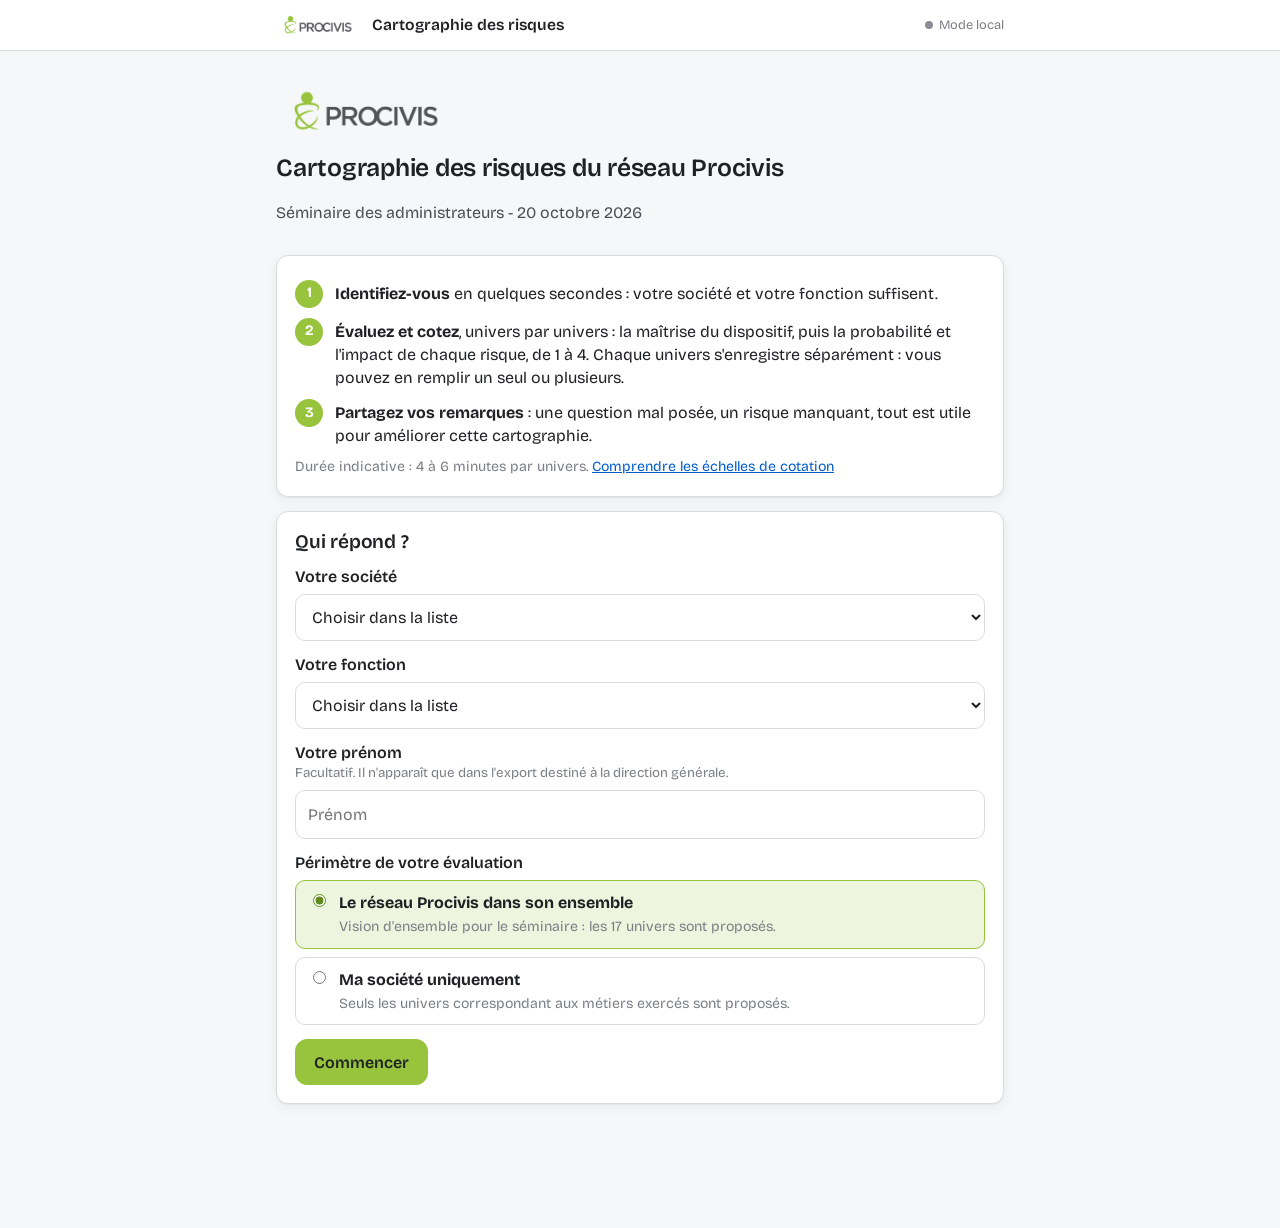
==== index.html @ 362b0588 "Cartographie des risques : première version de la page (référentiel v1, mode local) Co-Authored-By: " ====
<!doctype html>
<html lang="fr">
<head>
<meta charset="utf-8">
<meta name="viewport" content="width=device-width, initial-scale=1, viewport-fit=cover">
<title>Cartographie des risques Procivis</title>
<meta name="description" content="Cartographie des risques du réseau Procivis : évaluation de la maîtrise et cotation des risques par les administrateurs.">
<meta name="robots" content="noindex">
<link rel="icon" type="image/png" href="assets/isotype-procivis.png">
<link rel="preconnect" href="https://fonts.googleapis.com">
<link rel="preconnect" href="https://fonts.gstatic.com" crossorigin>
<link href="https://fonts.googleapis.com/css2?family=Bricolage+Grotesque:opsz,wght@12..96,400;12..96,500;12..96,600;12..96,700&display=swap" rel="stylesheet">
<link rel="stylesheet" href="styles.css">
</head>
<body>
<header class="topbar">
  <div class="topbar-in">
    <a href="#/" aria-label="Accueil"><img src="assets/logo-procivis.png" alt="Procivis"></a>
    <div class="titre">Cartographie des risques</div>
    <div class="statut" id="statut"><span class="dot"></span><span id="statut-txt">Chargement</span></div>
  </div>
</header>
<main id="app" class="page" aria-live="polite"></main>
<div id="bottombar"></div>
<div class="toast" id="toast" role="status"></div>
<div class="tooltip" id="tooltip" role="tooltip"></div>
<script src="config.js"></script>
<script src="store.js"></script>
<script src="app.js"></script>
</body>
</html>
---- styles.css ----
:root {
  --vert: #97C33D;
  --vert-fonce: #5F8A1C;
  --vert-pale: #EEF5DF;
  --gris: #525459;
  --gris-moyen: #8A8D93;
  --gris-clair: #E6E7E9;
  --fond: #F6F7F8;
  --surface: #FFFFFF;
  --encre: #1F2124;
  --encre-2: #4A4D53;
  --encre-3: #7A7E85;
  --bordure: #DADCE0;
  --accent-bleu: #005CCE;
  /* Niveaux de criticité (statuts, toujours accompagnés d'un libellé) */
  --niv-faible-bg: #E6F0D3; --niv-faible-fg: #3F6312;
  --niv-modere-bg: #F9DC7A; --niv-modere-fg: #5C4600;
  --niv-eleve-bg: #F4A86A; --niv-eleve-fg: #5E2A00;
  --niv-critique-bg: #EA6E86; --niv-critique-fg: #4D0718;
  --rayon: 12px;
  --ombre: 0 1px 2px rgba(31,33,36,.06), 0 4px 14px rgba(31,33,36,.05);
  --police: "Bricolage Grotesque", system-ui, -apple-system, "Segoe UI", Roboto, sans-serif;
}
* { box-sizing: border-box; }
html { -webkit-text-size-adjust: 100%; }
body { margin: 0; background: var(--fond); color: var(--encre); font-family: var(--police); font-size: 16px; line-height: 1.45; }
a { color: var(--accent-bleu); }
button { font-family: inherit; font-size: inherit; }
h1, h2, h3 { line-height: 1.2; margin: 0 0 .5rem; font-weight: 600; letter-spacing: -.01em; }
h1 { font-size: 1.55rem; } h2 { font-size: 1.2rem; } h3 { font-size: 1.02rem; }
p { margin: 0 0 .75rem; }
.muted { color: var(--encre-3); }
.small { font-size: .88rem; }

/* En-tête */
.topbar { position: sticky; top: 0; z-index: 20; background: var(--surface); border-bottom: 1px solid var(--bordure); }
.topbar-in { max-width: 760px; margin: 0 auto; padding: 10px 16px; display: flex; align-items: center; gap: 12px; }
.topbar img { height: 30px; width: auto; display: block; }
.topbar .titre { font-weight: 600; font-size: .98rem; flex: 1; }
.statut { display: inline-flex; align-items: center; gap: 6px; font-size: .8rem; color: var(--encre-3); white-space: nowrap; }
.statut .dot { width: 8px; height: 8px; border-radius: 50%; background: var(--vert); }
.statut.off .dot { background: var(--gris-moyen); }
.statut.busy .dot { background: #FFC400; }
.statut.err .dot { background: #FF3E65; }

/* Mise en page */
.page { max-width: 760px; margin: 0 auto; padding: 20px 16px 110px; }
.page.large { max-width: 1240px; }
.panel { background: var(--surface); border: 1px solid var(--bordure); border-radius: var(--rayon); padding: 18px; margin-bottom: 14px; box-shadow: var(--ombre); }
.panel.accent { border-left: 4px solid var(--vert); }
.hero { display: flex; flex-direction: column; gap: 10px; padding: 8px 0 18px; }
.hero img { width: 180px; height: auto; }
.hero .sous { color: var(--encre-2); }
.etapes { display: grid; gap: 10px; margin: 6px 0 4px; }
.etape { display: flex; gap: 12px; align-items: flex-start; }
.etape b { flex: none; width: 28px; height: 28px; border-radius: 50%; background: var(--vert); color: #fff; display: inline-flex; align-items: center; justify-content: center; font-size: .9rem; }
.etape p { margin: 2px 0 0; }

/* Formulaires */
label.champ { display: block; font-weight: 600; margin: 12px 0 6px; }
label.champ small { display: block; font-weight: 400; color: var(--encre-3); }
input[type=text], select, textarea { width: 100%; padding: 12px 12px; border: 1px solid var(--bordure); border-radius: 10px; background: #fff; font: inherit; color: var(--encre); }
textarea { min-height: 96px; resize: vertical; }
input:focus, select:focus, textarea:focus, button:focus-visible { outline: 3px solid rgba(151,195,61,.45); outline-offset: 1px; }
.radios { display: grid; gap: 8px; }
.radio, .check { display: flex; gap: 10px; align-items: flex-start; padding: 10px 12px; border: 1px solid var(--bordure); border-radius: 10px; background: #fff; cursor: pointer; }
.radio input, .check input { margin-top: 3px; accent-color: var(--vert-fonce); }
.radio.on, .check.on { border-color: var(--vert); background: var(--vert-pale); }

/* Boutons */
.btn { display: inline-flex; align-items: center; justify-content: center; gap: 8px; min-height: 46px; padding: 10px 18px; border-radius: 12px; border: 1px solid var(--bordure); background: #fff; color: var(--encre); cursor: pointer; font-weight: 600; text-decoration: none; }
.btn.primaire { background: var(--vert); border-color: var(--vert); color: #1F2124; }
.btn.primaire:hover { background: #88B232; }
.btn.secondaire { background: var(--gris); border-color: var(--gris); color: #fff; }
.btn.lien { border: 0; background: transparent; color: var(--accent-bleu); font-weight: 500; padding: 6px 4px; min-height: 0; }
.btn[disabled] { opacity: .55; cursor: default; }
.btn.bloc { width: 100%; }
.actions { display: flex; flex-wrap: wrap; gap: 10px; margin-top: 14px; }

/* Liste des univers */
.bloc-titre { margin: 18px 0 8px; font-size: .82rem; text-transform: uppercase; letter-spacing: .08em; color: var(--encre-3); font-weight: 600; }
.ucard { display: flex; align-items: center; gap: 12px; width: 100%; text-align: left; background: var(--surface); border: 1px solid var(--bordure); border-radius: var(--rayon); padding: 14px 16px; margin-bottom: 8px; cursor: pointer; box-shadow: var(--ombre); }
.ucard:hover { border-color: var(--vert); }
.ucard .code { flex: none; width: 52px; font-size: .78rem; font-weight: 700; color: var(--vert-fonce); }
.ucard .nom { flex: 1; font-weight: 600; }
.ucard .meta { display: block; font-size: .82rem; color: var(--encre-3); font-weight: 400; }
.chip { display: inline-flex; align-items: center; gap: 6px; padding: 4px 10px; border-radius: 999px; font-size: .78rem; font-weight: 600; background: var(--gris-clair); color: var(--encre-2); white-space: nowrap; }
.chip.ok { background: var(--vert-pale); color: var(--vert-fonce); }
.chip.encours { background: #FFF3C4; color: #6B5200; }
.chip.sync { background: #E3F0FF; color: #084A9E; }
.progress { height: 8px; border-radius: 999px; background: var(--gris-clair); overflow: hidden; }
.progress > span { display: block; height: 100%; background: var(--vert); border-radius: 999px; transition: width .3s; }
.resume { display: flex; align-items: center; justify-content: space-between; gap: 12px; flex-wrap: wrap; }

/* Saisie d'un univers */
.rhead { display: flex; flex-direction: column; gap: 6px; margin-bottom: 12px; }
.rhead .nav { display: flex; justify-content: space-between; gap: 8px; }
.ref { font-size: .86rem; color: var(--encre-3); }
details.cadre { margin: 8px 0 0; }
details.cadre summary { cursor: pointer; color: var(--accent-bleu); font-weight: 500; }
.section-titre { display: flex; align-items: baseline; gap: 10px; margin: 20px 0 10px; }
.section-titre .num { color: var(--vert-fonce); font-weight: 700; }
.q { padding: 14px 0; border-top: 1px solid var(--gris-clair); }
.q:first-of-type { border-top: 0; }
.q p { margin: 0 0 10px; }
.pills { display: flex; flex-wrap: wrap; gap: 8px; }
.pill { min-height: 44px; padding: 8px 12px; border-radius: 999px; border: 1px solid var(--bordure); background: #fff; color: var(--encre-2); cursor: pointer; font-weight: 500; font-size: .92rem; }
.pill:hover { border-color: var(--vert-fonce); }
.pill.on { background: var(--vert); border-color: var(--vert); color: #1F2124; font-weight: 600; }
.pill.na.on { background: var(--gris); border-color: var(--gris); color: #fff; }
.risque { padding: 16px 0; border-top: 1px solid var(--gris-clair); }
.risque .lib { display: flex; gap: 10px; align-items: flex-start; margin-bottom: 10px; }
.risque .lib .code { flex: none; font-size: .78rem; font-weight: 700; color: var(--vert-fonce); padding-top: 3px; width: 56px; }
.risque .lib b { font-weight: 600; }
.rate { display: grid; grid-template-columns: 96px 1fr; align-items: center; gap: 8px; margin: 8px 0; }
.rate .lab { font-size: .88rem; color: var(--encre-2); font-weight: 600; }
.scale { display: grid; grid-template-columns: repeat(4, 1fr); gap: 6px; }
.scale .pill { padding: 6px 4px; display: flex; flex-direction: column; align-items: center; line-height: 1.15; }
.scale .pill small { font-size: .68rem; font-weight: 500; opacity: .85; }
.crit { display: flex; align-items: center; gap: 10px; flex-wrap: wrap; margin-top: 8px; }
.badge { display: inline-flex; align-items: center; gap: 6px; padding: 5px 10px; border-radius: 8px; font-size: .82rem; font-weight: 700; background: var(--gris-clair); color: var(--encre-2); }
.badge.faible { background: var(--niv-faible-bg); color: var(--niv-faible-fg); }
.badge.modere { background: var(--niv-modere-bg); color: var(--niv-modere-fg); }
.badge.eleve { background: var(--niv-eleve-bg); color: var(--niv-eleve-fg); }
.badge.critique { background: var(--niv-critique-bg); color: var(--niv-critique-fg); }
.trait { display: inline-flex; gap: 6px; }
.trait .pill { min-height: 38px; padding: 6px 12px; }
.trait .pill.red.on { background: #FFE0E7; border-color: #FF3E65; color: #8A0F2E; }

/* Barre basse fixe */
.bottombar { position: fixed; left: 0; right: 0; bottom: 0; z-index: 25; background: rgba(255,255,255,.96); backdrop-filter: blur(8px); border-top: 1px solid var(--bordure); }
.bottombar-in { max-width: 760px; margin: 0 auto; padding: 10px 16px calc(10px + env(safe-area-inset-bottom)); display: flex; gap: 10px; align-items: center; }
.bottombar .info { flex: 1; font-size: .84rem; color: var(--encre-2); }

/* Toast */
.toast { position: fixed; left: 50%; bottom: 90px; transform: translateX(-50%); background: var(--encre); color: #fff; padding: 10px 16px; border-radius: 10px; font-size: .9rem; z-index: 40; box-shadow: var(--ombre); opacity: 0; transition: opacity .25s; pointer-events: none; max-width: 92vw; text-align: center; }
.toast.on { opacity: 1; }

/* Aide : tableaux d'échelles */
table.echelle { width: 100%; border-collapse: collapse; font-size: .88rem; margin: 6px 0 14px; }
table.echelle th, table.echelle td { text-align: left; padding: 8px 8px; border-bottom: 1px solid var(--gris-clair); vertical-align: top; }
table.echelle th { color: var(--encre-3); font-weight: 600; font-size: .78rem; text-transform: uppercase; letter-spacing: .05em; }

/* Résultats (animateur) */
.filtres { display: flex; flex-wrap: wrap; gap: 10px; align-items: end; }
.filtres label { font-size: .8rem; color: var(--encre-3); font-weight: 600; display: block; margin-bottom: 4px; }
.filtres select { width: auto; min-width: 150px; padding: 9px 10px; }
.kpis { display: grid; grid-template-columns: repeat(auto-fit, minmax(150px, 1fr)); gap: 10px; }
.kpi { background: var(--surface); border: 1px solid var(--bordure); border-radius: var(--rayon); padding: 14px 16px; }
.kpi .v { font-size: 1.7rem; font-weight: 700; letter-spacing: -.02em; line-height: 1.1; }
.kpi .l { font-size: .82rem; color: var(--encre-3); margin-top: 4px; }
.grid2 { display: grid; grid-template-columns: 1fr; gap: 14px; }
@media (min-width: 900px) { .grid2 { grid-template-columns: 1fr 1fr; } }
.bars { display: grid; gap: 7px; }
.bar { display: grid; grid-template-columns: minmax(120px, 34%) 1fr 54px; align-items: center; gap: 10px; font-size: .88rem; }
.bar .lab { color: var(--encre-2); white-space: nowrap; overflow: hidden; text-overflow: ellipsis; }
.bar .track { height: 14px; background: var(--gris-clair); border-radius: 4px; overflow: hidden; position: relative; }
.bar .fill { position: absolute; left: 0; top: 0; bottom: 0; background: var(--vert); border-radius: 0 4px 4px 0; }
.bar .fill.gris { background: var(--gris-moyen); }
.bar .val { text-align: right; font-variant-numeric: tabular-nums; color: var(--encre); font-weight: 600; }
.bar.sub .lab { padding-left: 10px; color: var(--encre-3); }
.matrice { display: grid; grid-template-columns: 34px repeat(4, 1fr); grid-auto-rows: minmax(74px, auto); gap: 4px; }
.matrice .ax { display: flex; align-items: center; justify-content: center; font-size: .8rem; color: var(--encre-3); font-weight: 600; }
.matrice .cell { border-radius: 8px; padding: 6px; display: flex; flex-wrap: wrap; gap: 4px; align-content: flex-start; min-height: 74px; border: 1px solid rgba(0,0,0,.04); }
.matrice .cell.faible { background: var(--niv-faible-bg); }
.matrice .cell.modere { background: var(--niv-modere-bg); }
.matrice .cell.eleve { background: var(--niv-eleve-bg); }
.matrice .cell.critique { background: var(--niv-critique-bg); }
.matrice .rk { font-size: .72rem; font-weight: 700; background: rgba(255,255,255,.85); border: 1px solid rgba(0,0,0,.08); border-radius: 6px; padding: 2px 6px; cursor: default; color: var(--encre); }
.matrice .rk.hors { outline: 2px solid var(--encre); }
.axes-lab { display: flex; justify-content: space-between; font-size: .8rem; color: var(--encre-3); margin-top: 6px; }
table.res { width: 100%; border-collapse: collapse; font-size: .88rem; }
table.res th, table.res td { padding: 8px 8px; border-bottom: 1px solid var(--gris-clair); text-align: left; vertical-align: top; }
table.res th { font-size: .76rem; text-transform: uppercase; letter-spacing: .05em; color: var(--encre-3); font-weight: 600; }
table.res td.num, table.res th.num { text-align: right; font-variant-numeric: tabular-nums; white-space: nowrap; }
table.res tr.hors td:first-child { border-left: 3px solid var(--encre); }
.range { position: relative; height: 10px; background: var(--gris-clair); border-radius: 4px; min-width: 90px; }
.range > span { position: absolute; top: 0; bottom: 0; background: var(--gris-moyen); border-radius: 4px; }
.range > i { position: absolute; top: -2px; width: 3px; height: 14px; background: var(--encre); border-radius: 2px; }
.legende { display: flex; flex-wrap: wrap; gap: 10px; font-size: .8rem; color: var(--encre-2); margin-top: 8px; }
.legende .sw { display: inline-block; width: 12px; height: 12px; border-radius: 3px; vertical-align: -2px; margin-right: 5px; border: 1px solid rgba(0,0,0,.06); }
.remarque { padding: 10px 0; border-top: 1px solid var(--gris-clair); }
.remarque .qui { font-size: .8rem; color: var(--encre-3); }
.tooltip { position: fixed; z-index: 50; background: var(--encre); color: #fff; padding: 8px 10px; border-radius: 8px; font-size: .82rem; max-width: 300px; pointer-events: none; display: none; box-shadow: var(--ombre); }
.tooltip.on { display: block; }
.bandeau { background: #FFF3C4; color: #6B5200; border: 1px solid #F3DC7A; border-radius: 10px; padding: 10px 14px; margin-bottom: 14px; font-size: .9rem; }
.bandeau.erreur { background: #FFE0E7; color: #8A0F2E; border-color: #FFB3C2; }
.vide { text-align: center; padding: 30px 10px; color: var(--encre-3); }
@media (max-width: 480px) {
  .topbar .titre { font-size: .9rem; }
  .rate { grid-template-columns: 1fr; gap: 4px; }
  .scale .pill small { display: none; }
  .filtres select { min-width: 120px; }
}
@media print {
  .topbar, .bottombar, .filtres, .btn { display: none !important; }
  .page { padding: 0; }
}
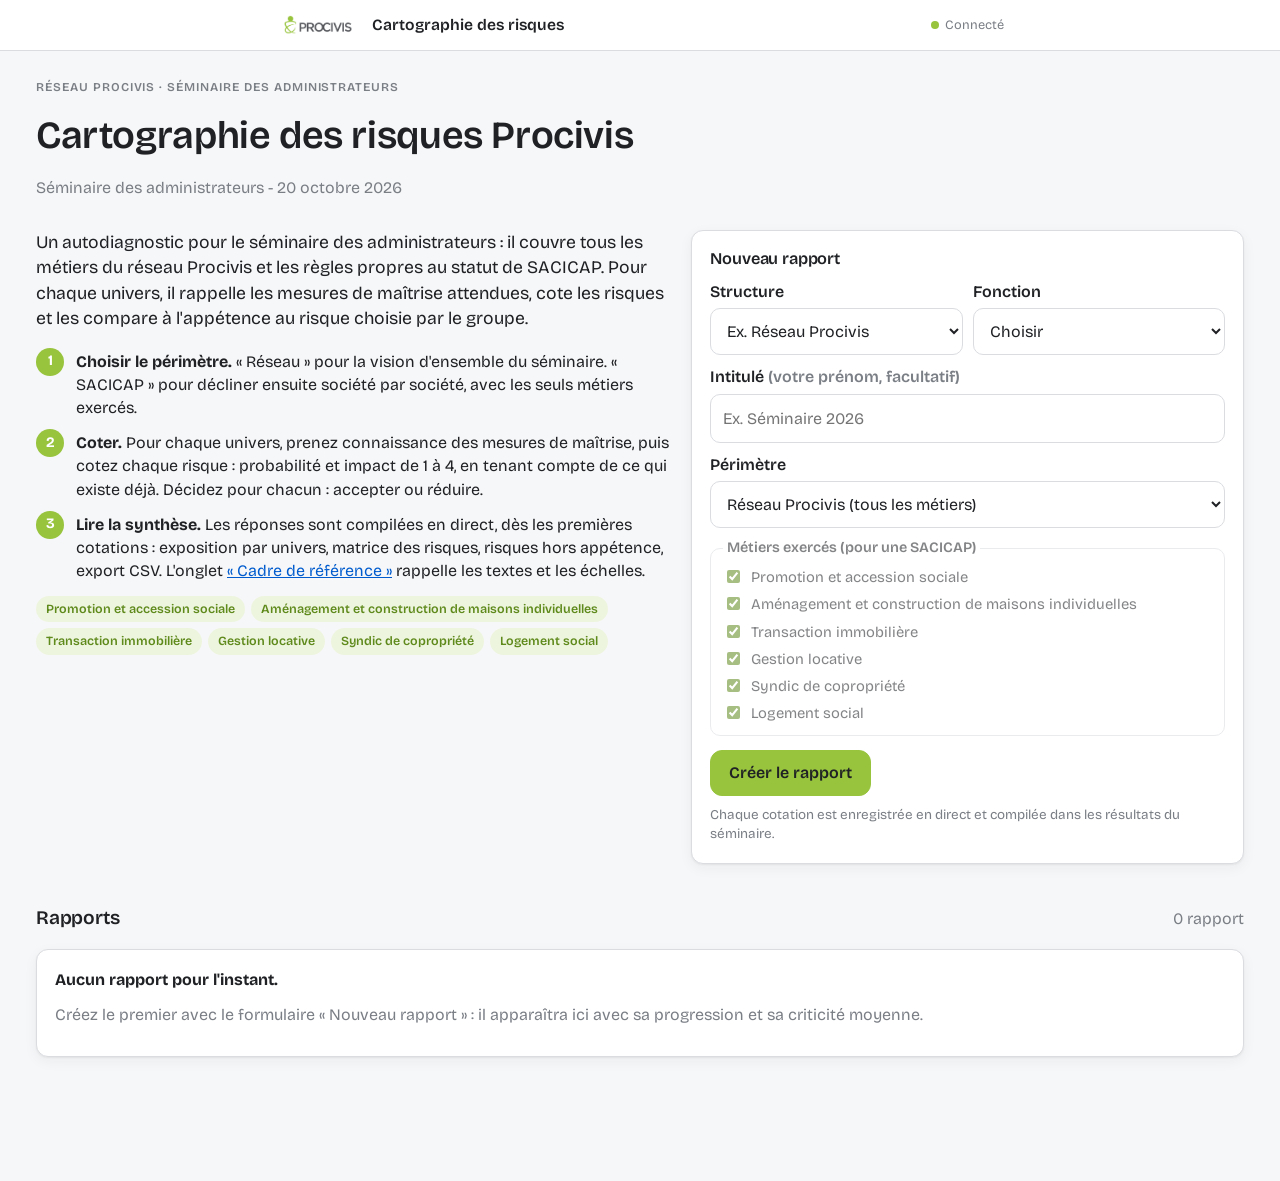
==== commit 75c75dd2: "Partie 1 descriptive et envoi en direct des cotations - Les mesures de maîtrise (partie 1) se lisent" ====
--- a/index.html
+++ b/index.html
@@ -17,6 +17,7 @@
   <div class="topbar-in">
     <a href="#/" aria-label="Accueil"><img src="assets/logo-procivis.png" alt="Procivis"></a>
     <div class="titre">Cartographie des risques</div>
+    <a class="nav-res" id="nav-res" href="#/resultats" hidden>Résultats</a>
     <div class="statut" id="statut"><span class="dot"></span><span id="statut-txt">Chargement</span></div>
   </div>
 </header>
--- a/styles.css
+++ b/styles.css
@@ -37,6 +37,10 @@
 .topbar-in { max-width: 760px; margin: 0 auto; padding: 10px 16px; display: flex; align-items: center; gap: 12px; }
 .topbar img { height: 30px; width: auto; display: block; }
 .topbar .titre { font-weight: 600; font-size: .98rem; flex: 1; }
+.nav-res { font-size: .88rem; font-weight: 600; color: var(--accent-bleu); text-decoration: none; padding: 6px 10px; border-radius: 8px; white-space: nowrap; }
+.nav-res:hover { background: var(--vert-pale); }
+.nav-res.actif { background: var(--vert-pale); color: var(--vert-fonce); }
+.nav-res[hidden] { display: none; }
 .statut { display: inline-flex; align-items: center; gap: 6px; font-size: .8rem; color: var(--encre-3); white-space: nowrap; }
 .statut .dot { width: 8px; height: 8px; border-radius: 50%; background: var(--vert); }
 .statut.off .dot { background: var(--gris-moyen); }
@@ -46,7 +50,7 @@
 /* Mise en page */
 .page { max-width: 760px; margin: 0 auto; padding: 20px 16px 110px; }
 .page.large { max-width: 1240px; }
-.panel { background: var(--surface); border: 1px solid var(--bordure); border-radius: var(--rayon); padding: 18px; margin-bottom: 14px; box-shadow: var(--ombre); }
+.panel { overflow-x: auto; background: var(--surface); border: 1px solid var(--bordure); border-radius: var(--rayon); padding: 18px; margin-bottom: 14px; box-shadow: var(--ombre); }
 .panel.accent { border-left: 4px solid var(--vert); }
 .hero { display: flex; flex-direction: column; gap: 10px; padding: 8px 0 18px; }
 .hero img { width: 180px; height: auto; }
@@ -103,6 +107,13 @@
 .q { padding: 14px 0; border-top: 1px solid var(--gris-clair); }
 .q:first-of-type { border-top: 0; }
 .q p { margin: 0 0 10px; }
+.q.libre label { display: block; margin: 0 0 8px; }
+.q.libre .muted { font-weight: 400; }
+.q.ajoutee { background: var(--vert-pale); border-top: 0; border-radius: 10px; padding: 14px 12px; margin-top: 8px; }
+.q.ajoutee .chip { vertical-align: middle; }
+.ajout-actions { margin-top: 6px; }
+.ajout-ligne { display: flex; flex-wrap: wrap; gap: 8px; }
+.ajout-ligne input[type=text] { flex: 1 1 240px; width: auto; }
 .pills { display: flex; flex-wrap: wrap; gap: 8px; }
 .pill { min-height: 44px; padding: 8px 12px; border-radius: 999px; border: 1px solid var(--bordure); background: #fff; color: var(--encre-2); cursor: pointer; font-weight: 500; font-size: .92rem; }
 .pill:hover { border-color: var(--vert-fonce); }
@@ -181,7 +192,7 @@
 .legende .sw { display: inline-block; width: 12px; height: 12px; border-radius: 3px; vertical-align: -2px; margin-right: 5px; border: 1px solid rgba(0,0,0,.06); }
 .remarque { padding: 10px 0; border-top: 1px solid var(--gris-clair); }
 .remarque .qui { font-size: .8rem; color: var(--encre-3); }
-.tooltip { position: fixed; z-index: 50; background: var(--encre); color: #fff; padding: 8px 10px; border-radius: 8px; font-size: .82rem; max-width: 300px; pointer-events: none; display: none; box-shadow: var(--ombre); }
+.tooltip { white-space: pre-line; position: fixed; z-index: 50; background: var(--encre); color: #fff; padding: 8px 10px; border-radius: 8px; font-size: .82rem; max-width: 300px; pointer-events: none; display: none; box-shadow: var(--ombre); }
 .tooltip.on { display: block; }
 .bandeau { background: #FFF3C4; color: #6B5200; border: 1px solid #F3DC7A; border-radius: 10px; padding: 10px 14px; margin-bottom: 14px; font-size: .9rem; }
 .bandeau.erreur { background: #FFE0E7; color: #8A0F2E; border-color: #FFB3C2; }
@@ -196,3 +207,64 @@
   .topbar, .bottombar, .filtres, .btn { display: none !important; }
   .page { padding: 0; }
 }
+
+/* Matrice en nuage de points */
+.scatter { width: 100%; max-width: 760px; height: auto; display: block; max-height: 640px; margin: 0 auto; }
+.scatter .c-faible { fill: var(--niv-faible-bg); }
+.scatter .c-modere { fill: var(--niv-modere-bg); }
+.scatter .c-eleve { fill: var(--niv-eleve-bg); }
+.scatter .c-critique { fill: var(--niv-critique-bg); }
+.scatter .axl { font-size: 11px; fill: var(--encre-3); font-family: var(--police); }
+.scatter .axt { font-size: 11.5px; fill: var(--encre-2); font-weight: 600; font-family: var(--police); }
+.scatter .pt circle { fill: var(--gris); stroke: #fff; stroke-width: 2; cursor: default; }
+.scatter .pt.hors circle { fill: var(--encre); }
+.scatter .pt:hover circle { stroke: var(--encre); }
+.scatter .ptl { font-size: 10.5px; font-weight: 700; fill: var(--encre); font-family: var(--police); paint-order: stroke; stroke: #fff; stroke-width: 3px; stroke-linejoin: round; pointer-events: none; }
+
+/* Accueil : disposition reprise de l'artifact d'origine (texte à gauche, « Nouveau rapport » à droite) */
+.eyebrow { font-size: .75rem; letter-spacing: .08em; text-transform: uppercase; color: var(--encre-3); font-weight: 600; margin: 0 0 6px; }
+.hero h1 { font-size: clamp(1.7rem, 3.4vw, 2.4rem); }
+.intro { display: grid; grid-template-columns: 1fr; gap: 20px; align-items: start; margin-bottom: 28px; }
+@media (min-width: 900px) { .intro { grid-template-columns: 1.15fr 1fr; } }
+.intro-txt .lead { font-size: 1.1rem; max-width: 62ch; margin-bottom: 16px; }
+.famlist { display: flex; flex-wrap: wrap; gap: 6px; margin-top: 14px; }
+.chip.accent { background: var(--vert-pale); color: var(--vert-fonce); }
+.newform .row { display: grid; grid-template-columns: 1fr; gap: 10px; }
+@media (min-width: 560px) { .newform .row { grid-template-columns: 1fr 1fr; } }
+.newform label.f { display: block; font-weight: 600; margin: 0 0 10px; }
+.newform label.f input, .newform label.f select { margin-top: 5px; font-weight: 400; }
+.newform fieldset.mets { border: 1px solid var(--bordure); border-radius: 10px; padding: 8px 12px 10px; margin: 2px 0 14px; display: grid; gap: 6px; }
+.newform fieldset.mets legend { font-weight: 600; font-size: .9rem; padding: 0 4px; }
+.newform fieldset.mets label { display: flex; gap: 8px; align-items: flex-start; font-size: .92rem; cursor: pointer; }
+.newform fieldset.mets input { margin-top: 3px; accent-color: var(--vert-fonce); }
+.newform fieldset.mets.inactif { opacity: .55; }
+.newform .note { font-size: .84rem; color: var(--encre-3); margin: 10px 0 0; }
+.rapports .rap-head { display: flex; justify-content: space-between; align-items: baseline; gap: 12px; flex-wrap: wrap; margin-bottom: 12px; }
+table.rap td, table.rap th { padding: 12px 14px; }
+
+/* ---------- Référentiel v5 : identifiants, liens mesures-risques, risques subis, ajout de question ---------- */
+.q .lib { display: flex; gap: 10px; align-items: flex-start; }
+.q .lib .code { flex: none; width: 66px; font-size: .78rem; font-weight: 700; color: var(--vert-fonce); padding-top: 3px; }
+.q .lib p { margin: 0 0 8px; flex: 1; }
+.liens { display: flex; flex-wrap: wrap; gap: 4px 6px; align-items: center; margin: 0 0 10px 76px; font-size: .8rem; color: var(--encre-3); }
+.risque .liens { margin-left: 66px; }
+.lien { display: inline-block; padding: 1px 8px; border-radius: 999px; background: var(--gris-clair); color: var(--encre-2); font-weight: 600; font-size: .76rem; cursor: help; }
+.lien.ailleurs { background: #fff; border: 1px dashed var(--bordure); }
+.lien small { font-weight: 400; font-size: .72rem; }
+.orphelin { color: #8A1C1C; font-weight: 600; }
+.chip.subi { background: #FDE8E8; color: #8A1C1C; }
+.ajout-zone { margin-top: 18px; padding-top: 14px; border-top: 2px solid var(--gris-clair); }
+.ajout-zone h3 { margin: 0 0 4px; font-size: 1rem; }
+.ajout-zone .q.libre { padding-top: 6px; }
+@media (max-width: 600px) { .liens, .risque .liens { margin-left: 0; } }
+
+/* ---------- 14 octobre 2026 : partie 1 descriptive (mesures de maîtrise lues, non cotées) ---------- */
+.intro-mesures { margin: -2px 0 6px; }
+.mesures { list-style: none; margin: 0; padding: 0; }
+.mesures li { display: flex; gap: 10px; align-items: flex-start; padding: 11px 0; border-top: 1px solid var(--gris-clair); }
+.mesures li:first-child { border-top: 0; }
+.mesures .code { flex: none; width: 66px; font-size: .78rem; font-weight: 700; color: var(--vert-fonce); padding-top: 3px; }
+.mesures .txt { flex: 1; min-width: 0; }
+.mesures .txt p { margin: 0 0 4px; }
+.mesures .liens { margin: 0; }
+@media (max-width: 600px) { .mesures li { flex-direction: column; gap: 2px; } .mesures .code { width: auto; padding-top: 0; } }
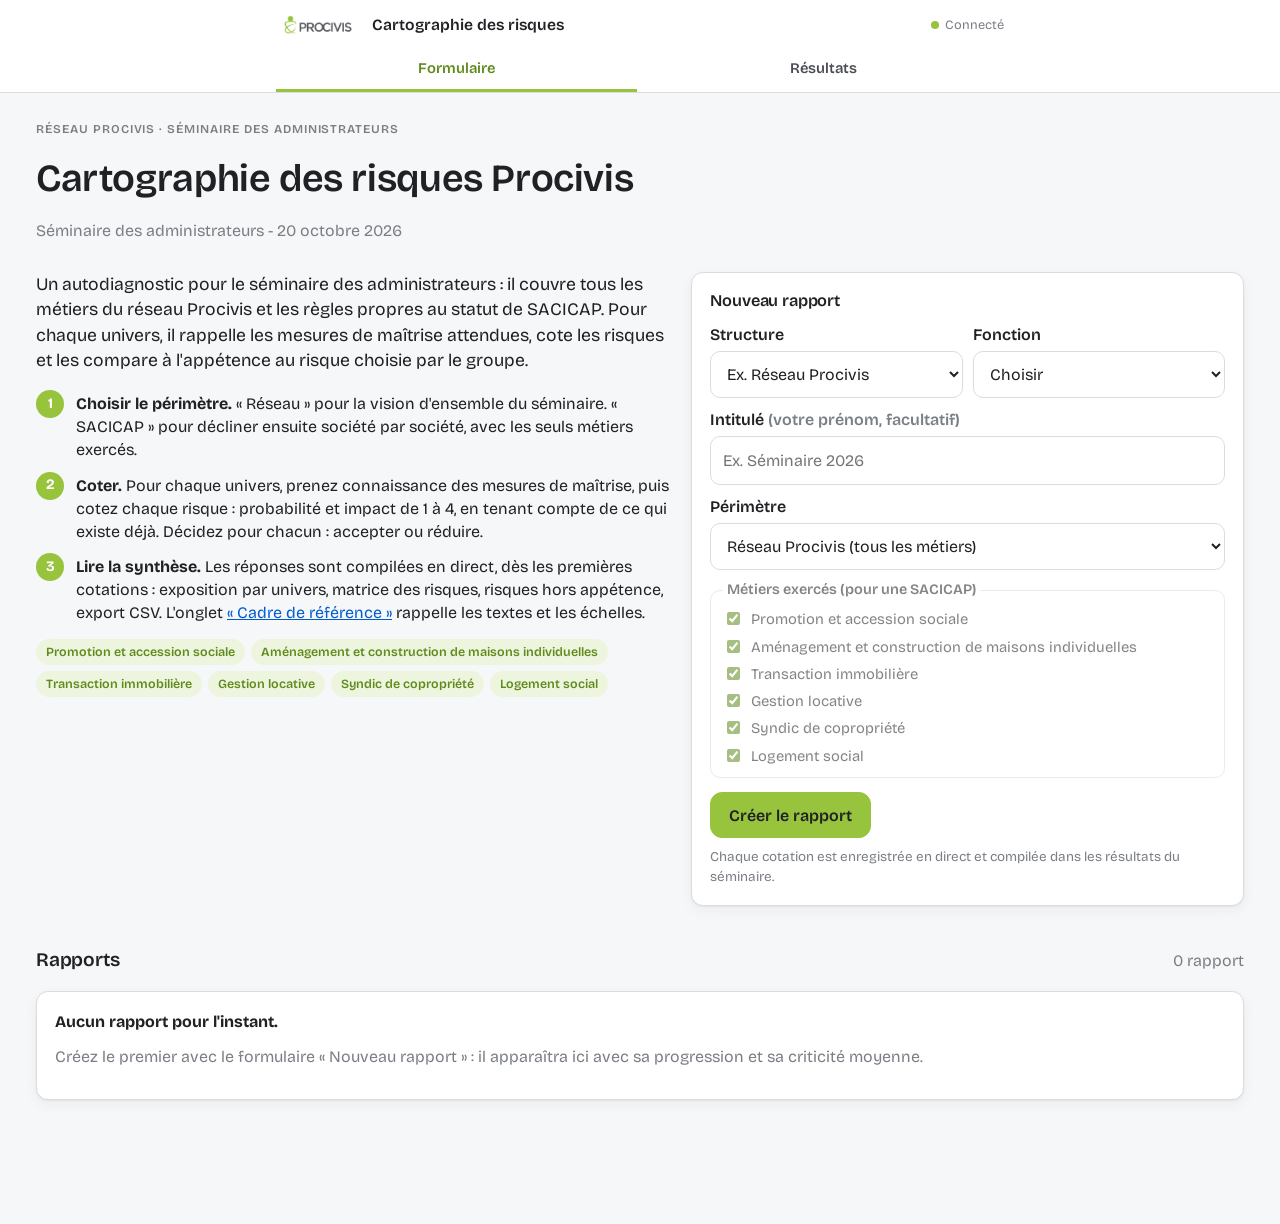
==== commit 37446503: "Onglets Formulaire / Résultats dans l'en-tête - Deux onglets visibles sur toutes les pages pour basc" ====
--- a/index.html
+++ b/index.html
@@ -17,9 +17,9 @@
   <div class="topbar-in">
     <a href="#/" aria-label="Accueil"><img src="assets/logo-procivis.png" alt="Procivis"></a>
     <div class="titre">Cartographie des risques</div>
-    <a class="nav-res" id="nav-res" href="#/resultats" hidden>Résultats</a>
     <div class="statut" id="statut"><span class="dot"></span><span id="statut-txt">Chargement</span></div>
   </div>
+  <nav class="onglets" aria-label="Sections"><a id="ong-form" href="#/">Formulaire</a><a id="ong-res" href="#/resultats">Résultats</a></nav>
 </header>
 <main id="app" class="page" aria-live="polite"></main>
 <div id="bottombar"></div>
--- a/styles.css
+++ b/styles.css
@@ -37,10 +37,11 @@
 .topbar-in { max-width: 760px; margin: 0 auto; padding: 10px 16px; display: flex; align-items: center; gap: 12px; }
 .topbar img { height: 30px; width: auto; display: block; }
 .topbar .titre { font-weight: 600; font-size: .98rem; flex: 1; }
-.nav-res { font-size: .88rem; font-weight: 600; color: var(--accent-bleu); text-decoration: none; padding: 6px 10px; border-radius: 8px; white-space: nowrap; }
-.nav-res:hover { background: var(--vert-pale); }
-.nav-res.actif { background: var(--vert-pale); color: var(--vert-fonce); }
-.nav-res[hidden] { display: none; }
+/* Onglets Formulaire / Résultats, visibles sur toutes les pages */
+.onglets { max-width: 760px; margin: 0 auto; padding: 0 16px; display: flex; gap: 6px; }
+.onglets a { flex: 1; text-align: center; padding: 8px 12px 10px; font-weight: 600; font-size: .92rem; color: var(--encre-2); text-decoration: none; border-bottom: 3px solid transparent; }
+.onglets a:hover { color: var(--encre); }
+.onglets a.actif { color: var(--vert-fonce); border-bottom-color: var(--vert); }
 .statut { display: inline-flex; align-items: center; gap: 6px; font-size: .8rem; color: var(--encre-3); white-space: nowrap; }
 .statut .dot { width: 8px; height: 8px; border-radius: 50%; background: var(--vert); }
 .statut.off .dot { background: var(--gris-moyen); }
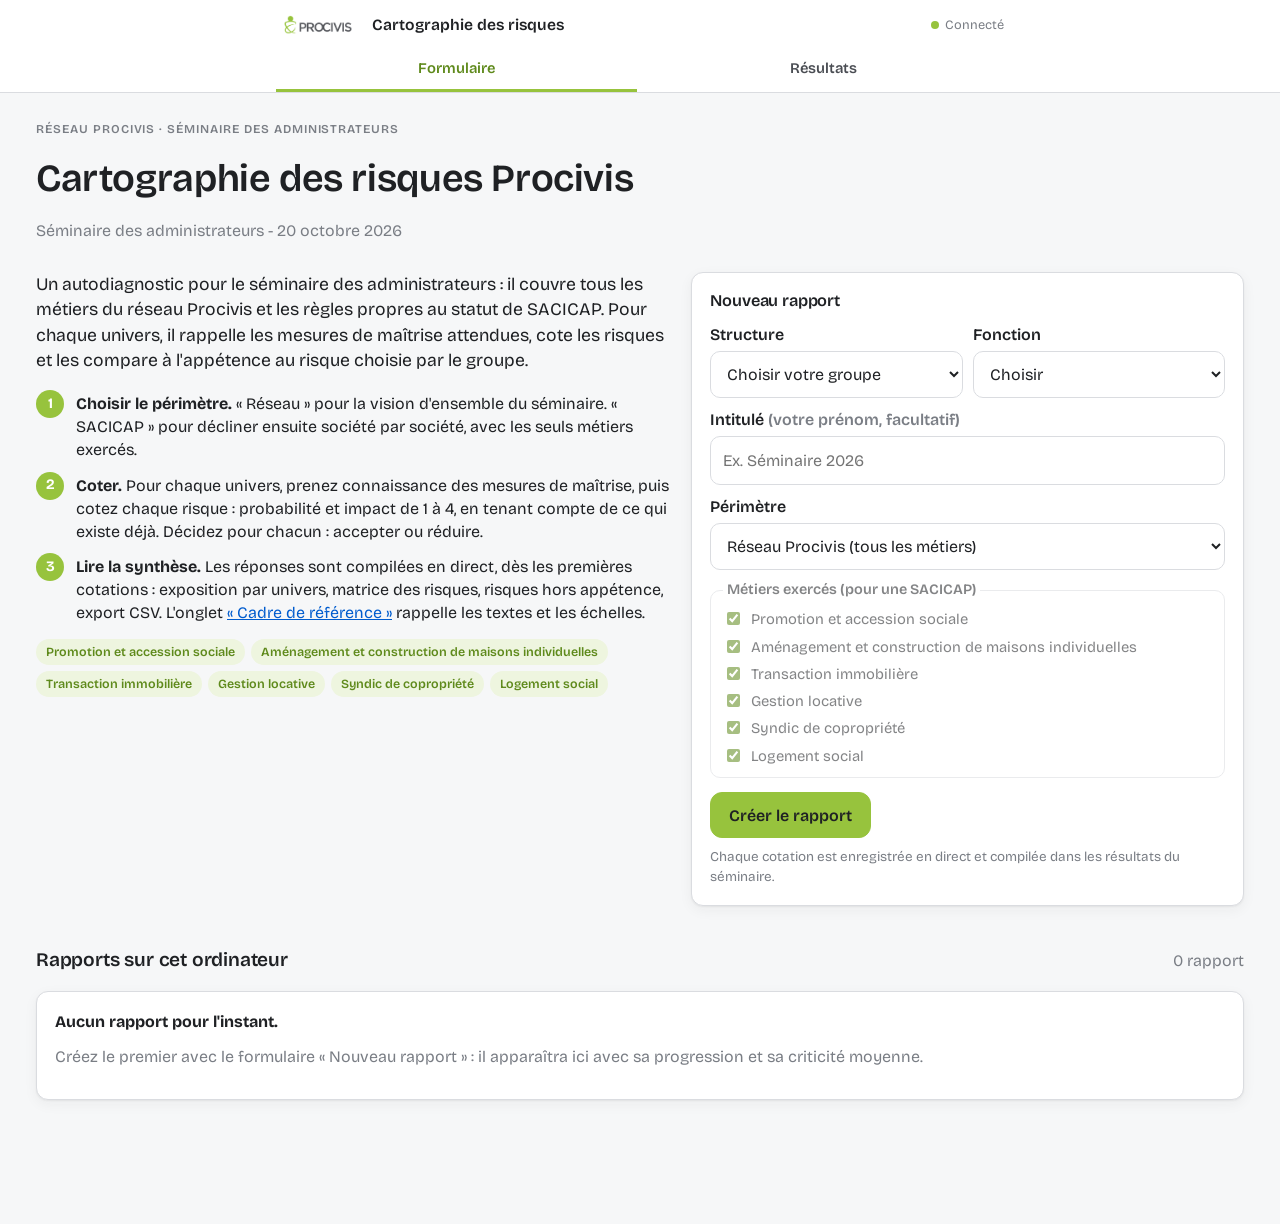
==== commit 54c4a241: "Formulaires : un rapport par onglet et remise à zéro à distance Chaque onglet remplit son propre rap" ====
--- a/index.html
+++ b/index.html
@@ -25,8 +25,9 @@
 <div id="bottombar"></div>
 <div class="toast" id="toast" role="status"></div>
 <div class="tooltip" id="tooltip" role="tooltip"></div>
-<script src="config.js"></script>
-<script src="store.js"></script>
-<script src="app.js"></script>
+<!-- Numéro de version : à changer à chaque mise en ligne pour que les navigateurs ne gardent pas un ancien script en cache -->
+<script src="config.js?v=2026-10-19-remise"></script>
+<script src="store.js?v=2026-10-19-remise"></script>
+<script src="app.js?v=2026-10-19-remise"></script>
 </body>
 </html>
--- a/styles.css
+++ b/styles.css
@@ -79,6 +79,8 @@
 .btn.secondaire { background: var(--gris); border-color: var(--gris); color: #fff; }
 .btn.lien { border: 0; background: transparent; color: var(--accent-bleu); font-weight: 500; padding: 6px 4px; min-height: 0; }
 .btn[disabled] { opacity: .55; cursor: default; }
+.btn.danger { background: #FFE0E7; border-color: #FF3E65; color: #8A0F2E; }
+.btn.danger:hover { background: #FFD0DA; }
 .btn.bloc { width: 100%; }
 .actions { display: flex; flex-wrap: wrap; gap: 10px; margin-top: 14px; }
 
@@ -191,12 +193,24 @@
 .range > i { position: absolute; top: -2px; width: 3px; height: 14px; background: var(--encre); border-radius: 2px; }
 .legende { display: flex; flex-wrap: wrap; gap: 10px; font-size: .8rem; color: var(--encre-2); margin-top: 8px; }
 .legende .sw { display: inline-block; width: 12px; height: 12px; border-radius: 3px; vertical-align: -2px; margin-right: 5px; border: 1px solid rgba(0,0,0,.06); }
+.legende .sw.rond { border-radius: 50%; }
+.legende .sw.hors { background: #fff; border: 2px solid var(--encre); }
 .remarque { padding: 10px 0; border-top: 1px solid var(--gris-clair); }
 .remarque .qui { font-size: .8rem; color: var(--encre-3); }
 .tooltip { white-space: pre-line; position: fixed; z-index: 50; background: var(--encre); color: #fff; padding: 8px 10px; border-radius: 8px; font-size: .82rem; max-width: 300px; pointer-events: none; display: none; box-shadow: var(--ombre); }
 .tooltip.on { display: block; }
 .bandeau { background: #FFF3C4; color: #6B5200; border: 1px solid #F3DC7A; border-radius: 10px; padding: 10px 14px; margin-bottom: 14px; font-size: .9rem; }
 .bandeau.erreur { background: #FFE0E7; color: #8A0F2E; border-color: #FFB3C2; }
+.bandeau.ok { background: var(--vert-pale); color: var(--vert-fonce); border-color: var(--vert); }
+/* Remise à zéro de la session (onglet Résultats) et effacement local (accueil) */
+.reinit-in { display: flex; gap: 16px; align-items: center; justify-content: space-between; flex-wrap: wrap; }
+.reinit-in > div:first-child { flex: 1 1 420px; }
+.reinit h2 { font-size: 1.05rem; margin-bottom: 4px; }
+.reinit p { margin: 0; }
+.reinit .confirm { flex: 1 1 100%; background: #FFE0E7; border-radius: 10px; padding: 12px 14px; color: #4D0718; }
+.reinit .confirm p { margin: 0 0 8px; }
+.reinit .confirm .actions { margin-top: 6px; }
+.confirm-local { border-left: 4px solid #FF3E65; }
 .vide { text-align: center; padding: 30px 10px; color: var(--encre-3); }
 @media (max-width: 480px) {
   .topbar .titre { font-size: .9rem; }
@@ -217,9 +231,9 @@
 .scatter .c-critique { fill: var(--niv-critique-bg); }
 .scatter .axl { font-size: 11px; fill: var(--encre-3); font-family: var(--police); }
 .scatter .axt { font-size: 11.5px; fill: var(--encre-2); font-weight: 600; font-family: var(--police); }
-.scatter .pt circle { fill: var(--gris); stroke: #fff; stroke-width: 2; cursor: default; }
-.scatter .pt.hors circle { fill: var(--encre); }
-.scatter .pt:hover circle { stroke: var(--encre); }
+.scatter .pt circle { stroke: #fff; stroke-width: 2; cursor: default; } /* remplissage posé dans le SVG : une couleur par groupe */
+.scatter .pt.hors circle { stroke: var(--encre); stroke-width: 2.5; }
+.scatter .pt:hover circle { stroke: var(--encre); stroke-width: 3.5; }
 .scatter .ptl { font-size: 10.5px; font-weight: 700; fill: var(--encre); font-family: var(--police); paint-order: stroke; stroke: #fff; stroke-width: 3px; stroke-linejoin: round; pointer-events: none; }
 
 /* Accueil : disposition reprise de l'artifact d'origine (texte à gauche, « Nouveau rapport » à droite) */
